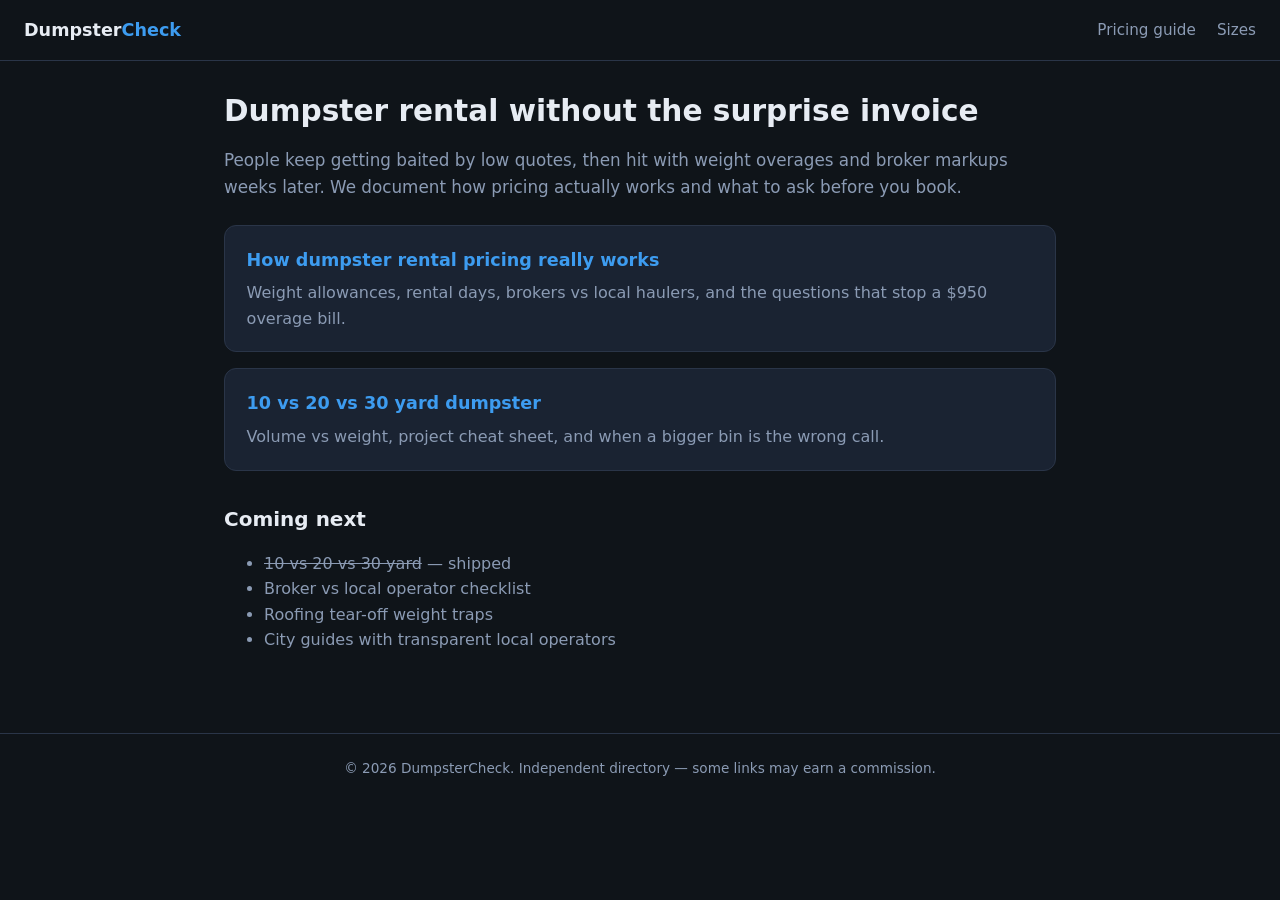
==== dumpstercheck/index.html @ 7e80f2bd "Add DumpsterCheck static site at /dumpstercheck/" ====
<!DOCTYPE html>
<html lang="en">
<head>
  <meta charset="utf-8" />
  <meta name="viewport" content="width=device-width, initial-scale=1" />
  <title>DumpsterCheck — honest dumpster rental guides</title>
  <meta name="description" content="Plain-English dumpster rental guides: real pricing, weight traps, broker red flags, and how to pick a local operator." />
  <link rel="stylesheet" href="assets/style.css" />
</head>
<body>
  <header>
    <a class="logo" href="index.html">Dumpster<span>Check</span></a>
    <nav>
      <a href="pages/how-dumpster-rental-pricing-works.html">Pricing guide</a>
      <a href="pages/dumpster-sizes-10-20-30-yard.html">Sizes</a>
    </nav>
  </header>
  <main>
    <h1>Dumpster rental without the surprise invoice</h1>
    <p class="lede">People keep getting baited by low quotes, then hit with weight overages and broker markups weeks later. We document how pricing actually works and what to ask before you book.</p>
    <article class="card">
      <h3><a href="pages/how-dumpster-rental-pricing-works.html">How dumpster rental pricing really works</a></h3>
      <p style="color:var(--muted);margin:0.4rem 0 0">Weight allowances, rental days, brokers vs local haulers, and the questions that stop a $950 overage bill.</p>
    </article>
    <article class="card">
      <h3><a href="pages/dumpster-sizes-10-20-30-yard.html">10 vs 20 vs 30 yard dumpster</a></h3>
      <p style="color:var(--muted);margin:0.4rem 0 0">Volume vs weight, project cheat sheet, and when a bigger bin is the wrong call.</p>
    </article>

    <h2>Coming next</h2>
    <ul style="color:var(--muted)">
      <li><s>10 vs 20 vs 30 yard</s> — shipped</li>
      <li>Broker vs local operator checklist</li>
      <li>Roofing tear-off weight traps</li>
      <li>City guides with transparent local operators</li>
    </ul>
  </main>
  <footer>© 2026 DumpsterCheck. Independent directory — some links may earn a commission.</footer>
</body>
</html>
---- dumpstercheck/assets/style.css ----
:root {
  --bg: #0f1419;
  --surface: #1a2332;
  --text: #e7ecf3;
  --muted: #8b9bb4;
  --accent: #3d9cf0;
  --accent-soft: #1e3a5f;
  --border: #2a3548;
  --ok: #3ecf8e;
}
* { box-sizing: border-box; }
body {
  margin: 0;
  font-family: "Segoe UI", system-ui, -apple-system, sans-serif;
  background: var(--bg);
  color: var(--text);
  line-height: 1.6;
}
a { color: var(--accent); text-decoration: none; }
a:hover { text-decoration: underline; }
header {
  border-bottom: 1px solid var(--border);
  padding: 1rem 1.5rem;
  display: flex;
  align-items: center;
  justify-content: space-between;
  gap: 1rem;
  flex-wrap: wrap;
}
.logo { font-weight: 700; font-size: 1.1rem; color: var(--text); }
.logo span { color: var(--accent); }
nav a { margin-left: 1rem; color: var(--muted); font-size: 0.95rem; }
main { max-width: 880px; margin: 0 auto; padding: 2rem 1.5rem 4rem; }
h1 { font-size: 1.85rem; line-height: 1.25; margin: 0 0 0.75rem; }
h2 { font-size: 1.25rem; margin: 2rem 0 0.75rem; }
.lede { color: var(--muted); font-size: 1.05rem; margin-bottom: 1.5rem; }
.meta { color: var(--muted); font-size: 0.85rem; margin-bottom: 2rem; }
.card {
  background: var(--surface);
  border: 1px solid var(--border);
  border-radius: 12px;
  padding: 1.25rem 1.35rem;
  margin: 1rem 0;
}
.card h3 { margin: 0 0 0.4rem; font-size: 1.1rem; }
.card .tag {
  display: inline-block;
  background: var(--accent-soft);
  color: var(--accent);
  font-size: 0.75rem;
  padding: 0.15rem 0.5rem;
  border-radius: 999px;
  margin-right: 0.35rem;
}
.card ul { margin: 0.5rem 0 0; padding-left: 1.1rem; color: var(--muted); }
.pros { color: var(--ok); }
.cta {
  display: inline-block;
  margin-top: 0.75rem;
  background: var(--accent);
  color: #061018 !important;
  font-weight: 600;
  padding: 0.5rem 0.9rem;
  border-radius: 8px;
  text-decoration: none !important;
}
.cta:hover { filter: brightness(1.08); }
.compare {
  width: 100%;
  border-collapse: collapse;
  font-size: 0.95rem;
  margin: 1rem 0 2rem;
}
.compare th, .compare td {
  border: 1px solid var(--border);
  padding: 0.65rem 0.75rem;
  text-align: left;
}
.compare th { background: var(--surface); }
footer {
  border-top: 1px solid var(--border);
  color: var(--muted);
  font-size: 0.85rem;
  padding: 1.5rem;
  text-align: center;
}
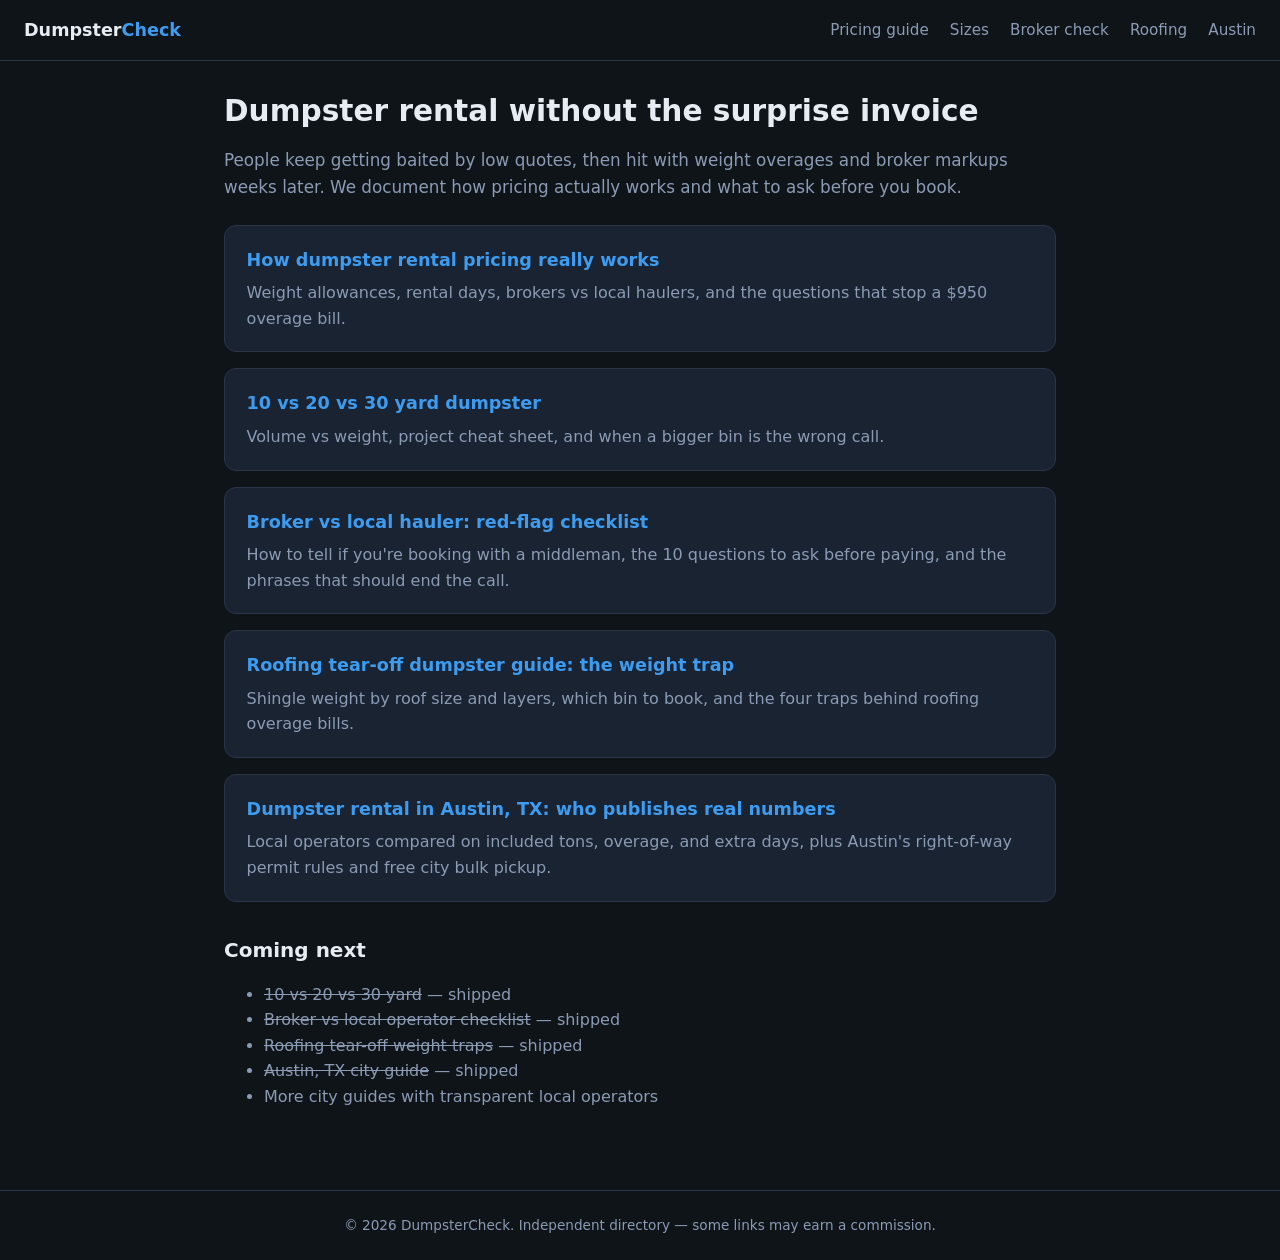
==== commit 178434cb: "DumpsterCheck: deploy broker checklist, roofing, Austin guide + index" ====
--- a/dumpstercheck/index.html
+++ b/dumpstercheck/index.html
@@ -13,6 +13,9 @@
     <nav>
       <a href="pages/how-dumpster-rental-pricing-works.html">Pricing guide</a>
       <a href="pages/dumpster-sizes-10-20-30-yard.html">Sizes</a>
+      <a href="pages/dumpster-broker-vs-local-hauler-checklist.html">Broker check</a>
+      <a href="pages/roofing-tear-off-dumpster-weight-guide.html">Roofing</a>
+      <a href="pages/austin-tx-dumpster-rental-guide.html">Austin</a>
     </nav>
   </header>
   <main>
@@ -27,12 +30,28 @@
       <p style="color:var(--muted);margin:0.4rem 0 0">Volume vs weight, project cheat sheet, and when a bigger bin is the wrong call.</p>
     </article>
 
+    <article class="card">
+      <h3><a href="pages/dumpster-broker-vs-local-hauler-checklist.html">Broker vs local hauler: red-flag checklist</a></h3>
+      <p style="color:var(--muted);margin:0.4rem 0 0">How to tell if you're booking with a middleman, the 10 questions to ask before paying, and the phrases that should end the call.</p>
+    </article>
+
+    <article class="card">
+      <h3><a href="pages/roofing-tear-off-dumpster-weight-guide.html">Roofing tear-off dumpster guide: the weight trap</a></h3>
+      <p style="color:var(--muted);margin:0.4rem 0 0">Shingle weight by roof size and layers, which bin to book, and the four traps behind roofing overage bills.</p>
+    </article>
+
+    <article class="card">
+      <h3><a href="pages/austin-tx-dumpster-rental-guide.html">Dumpster rental in Austin, TX: who publishes real numbers</a></h3>
+      <p style="color:var(--muted);margin:0.4rem 0 0">Local operators compared on included tons, overage, and extra days, plus Austin's right-of-way permit rules and free city bulk pickup.</p>
+    </article>
+
     <h2>Coming next</h2>
     <ul style="color:var(--muted)">
       <li><s>10 vs 20 vs 30 yard</s> — shipped</li>
-      <li>Broker vs local operator checklist</li>
-      <li>Roofing tear-off weight traps</li>
-      <li>City guides with transparent local operators</li>
+      <li><s>Broker vs local operator checklist</s> — shipped</li>
+      <li><s>Roofing tear-off weight traps</s> — shipped</li>
+      <li><s>Austin, TX city guide</s> — shipped</li>
+      <li>More city guides with transparent local operators</li>
     </ul>
   </main>
   <footer>© 2026 DumpsterCheck. Independent directory — some links may earn a commission.</footer>
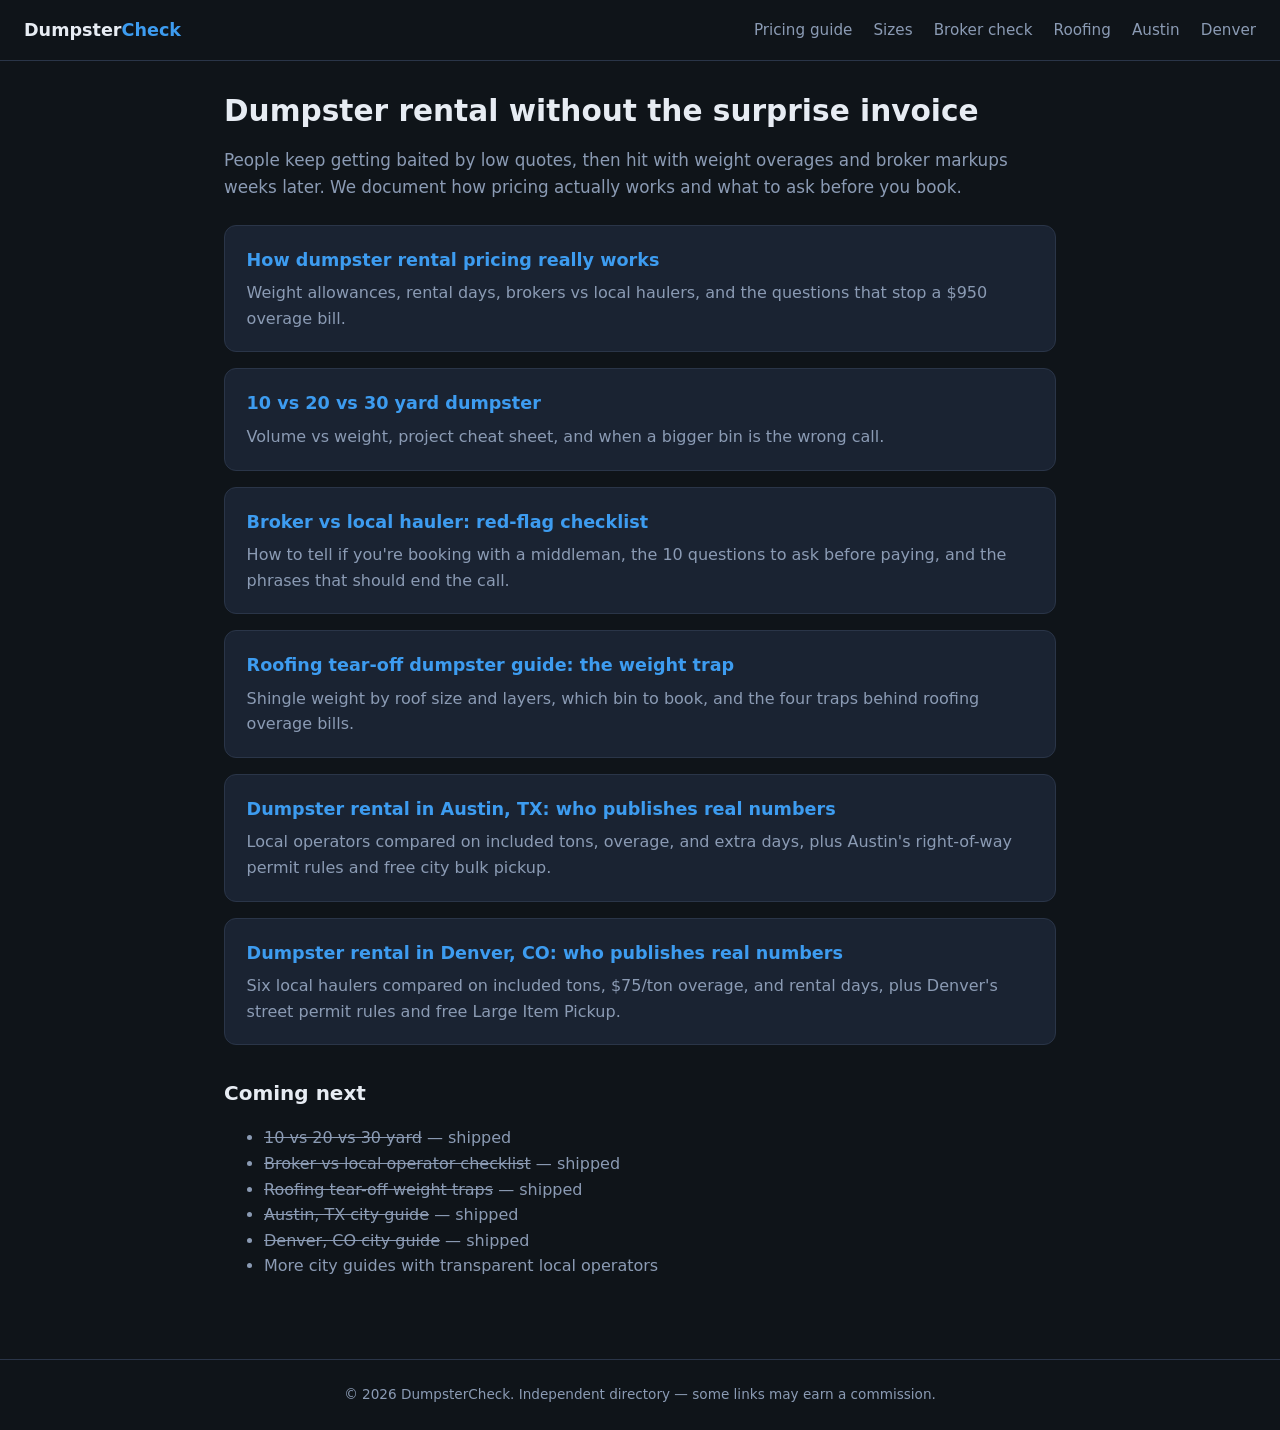
==== commit bcbb87d1: "DumpsterCheck: add Denver, CO dumpster rental guide" ====
--- a/dumpstercheck/index.html
+++ b/dumpstercheck/index.html
@@ -16,6 +16,7 @@
       <a href="pages/dumpster-broker-vs-local-hauler-checklist.html">Broker check</a>
       <a href="pages/roofing-tear-off-dumpster-weight-guide.html">Roofing</a>
       <a href="pages/austin-tx-dumpster-rental-guide.html">Austin</a>
+      <a href="pages/denver-co-dumpster-rental-guide.html">Denver</a>
     </nav>
   </header>
   <main>
@@ -45,12 +46,18 @@
       <p style="color:var(--muted);margin:0.4rem 0 0">Local operators compared on included tons, overage, and extra days, plus Austin's right-of-way permit rules and free city bulk pickup.</p>
     </article>
 
+    <article class="card">
+      <h3><a href="pages/denver-co-dumpster-rental-guide.html">Dumpster rental in Denver, CO: who publishes real numbers</a></h3>
+      <p style="color:var(--muted);margin:0.4rem 0 0">Six local haulers compared on included tons, $75/ton overage, and rental days, plus Denver's street permit rules and free Large Item Pickup.</p>
+    </article>
+
     <h2>Coming next</h2>
     <ul style="color:var(--muted)">
       <li><s>10 vs 20 vs 30 yard</s> — shipped</li>
       <li><s>Broker vs local operator checklist</s> — shipped</li>
       <li><s>Roofing tear-off weight traps</s> — shipped</li>
       <li><s>Austin, TX city guide</s> — shipped</li>
+      <li><s>Denver, CO city guide</s> — shipped</li>
       <li>More city guides with transparent local operators</li>
     </ul>
   </main>
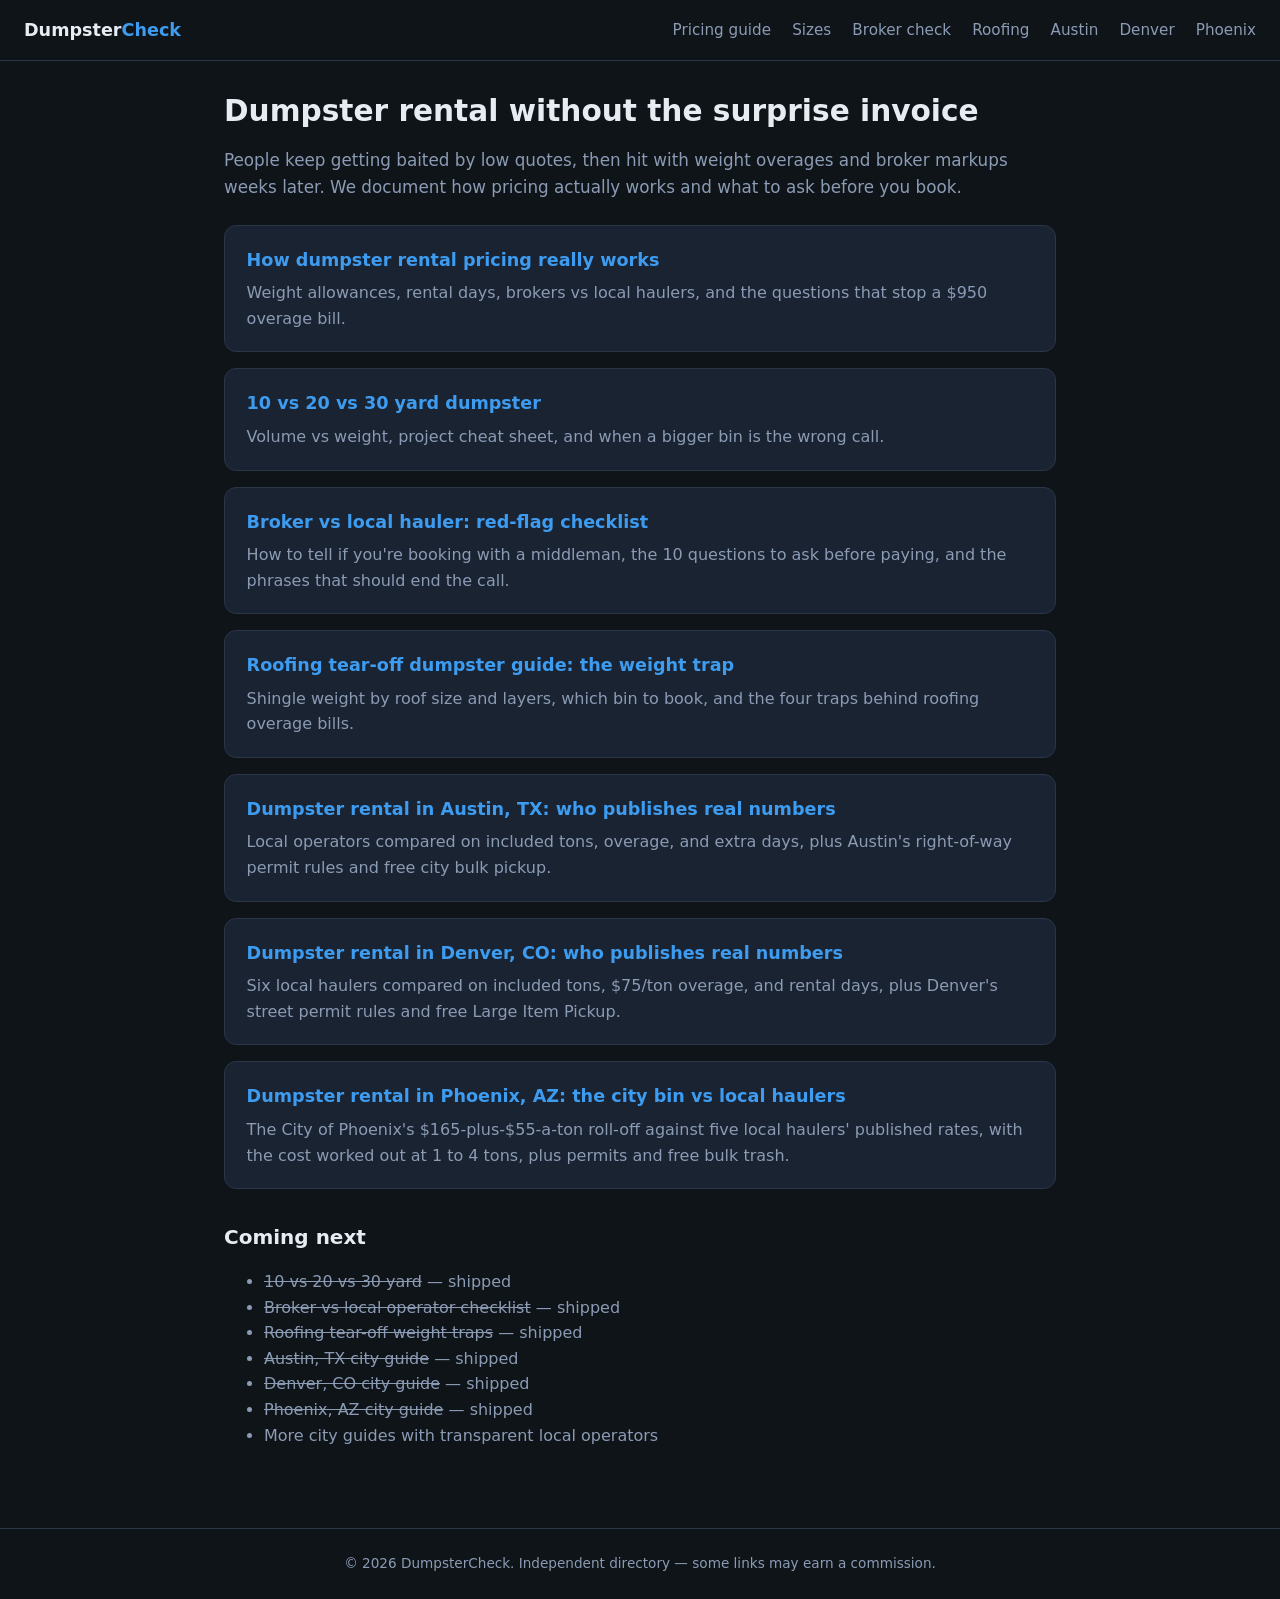
==== commit fffcdd01: "DumpsterCheck: add Phoenix, AZ dumpster rental guide" ====
--- a/dumpstercheck/index.html
+++ b/dumpstercheck/index.html
@@ -17,6 +17,7 @@
       <a href="pages/roofing-tear-off-dumpster-weight-guide.html">Roofing</a>
       <a href="pages/austin-tx-dumpster-rental-guide.html">Austin</a>
       <a href="pages/denver-co-dumpster-rental-guide.html">Denver</a>
+      <a href="pages/phoenix-az-dumpster-rental-guide.html">Phoenix</a>
     </nav>
   </header>
   <main>
@@ -51,6 +52,11 @@
       <p style="color:var(--muted);margin:0.4rem 0 0">Six local haulers compared on included tons, $75/ton overage, and rental days, plus Denver's street permit rules and free Large Item Pickup.</p>
     </article>
 
+    <article class="card">
+      <h3><a href="pages/phoenix-az-dumpster-rental-guide.html">Dumpster rental in Phoenix, AZ: the city bin vs local haulers</a></h3>
+      <p style="color:var(--muted);margin:0.4rem 0 0">The City of Phoenix's $165-plus-$55-a-ton roll-off against five local haulers' published rates, with the cost worked out at 1 to 4 tons, plus permits and free bulk trash.</p>
+    </article>
+
     <h2>Coming next</h2>
     <ul style="color:var(--muted)">
       <li><s>10 vs 20 vs 30 yard</s> — shipped</li>
@@ -58,6 +64,7 @@
       <li><s>Roofing tear-off weight traps</s> — shipped</li>
       <li><s>Austin, TX city guide</s> — shipped</li>
       <li><s>Denver, CO city guide</s> — shipped</li>
+      <li><s>Phoenix, AZ city guide</s> — shipped</li>
       <li>More city guides with transparent local operators</li>
     </ul>
   </main>
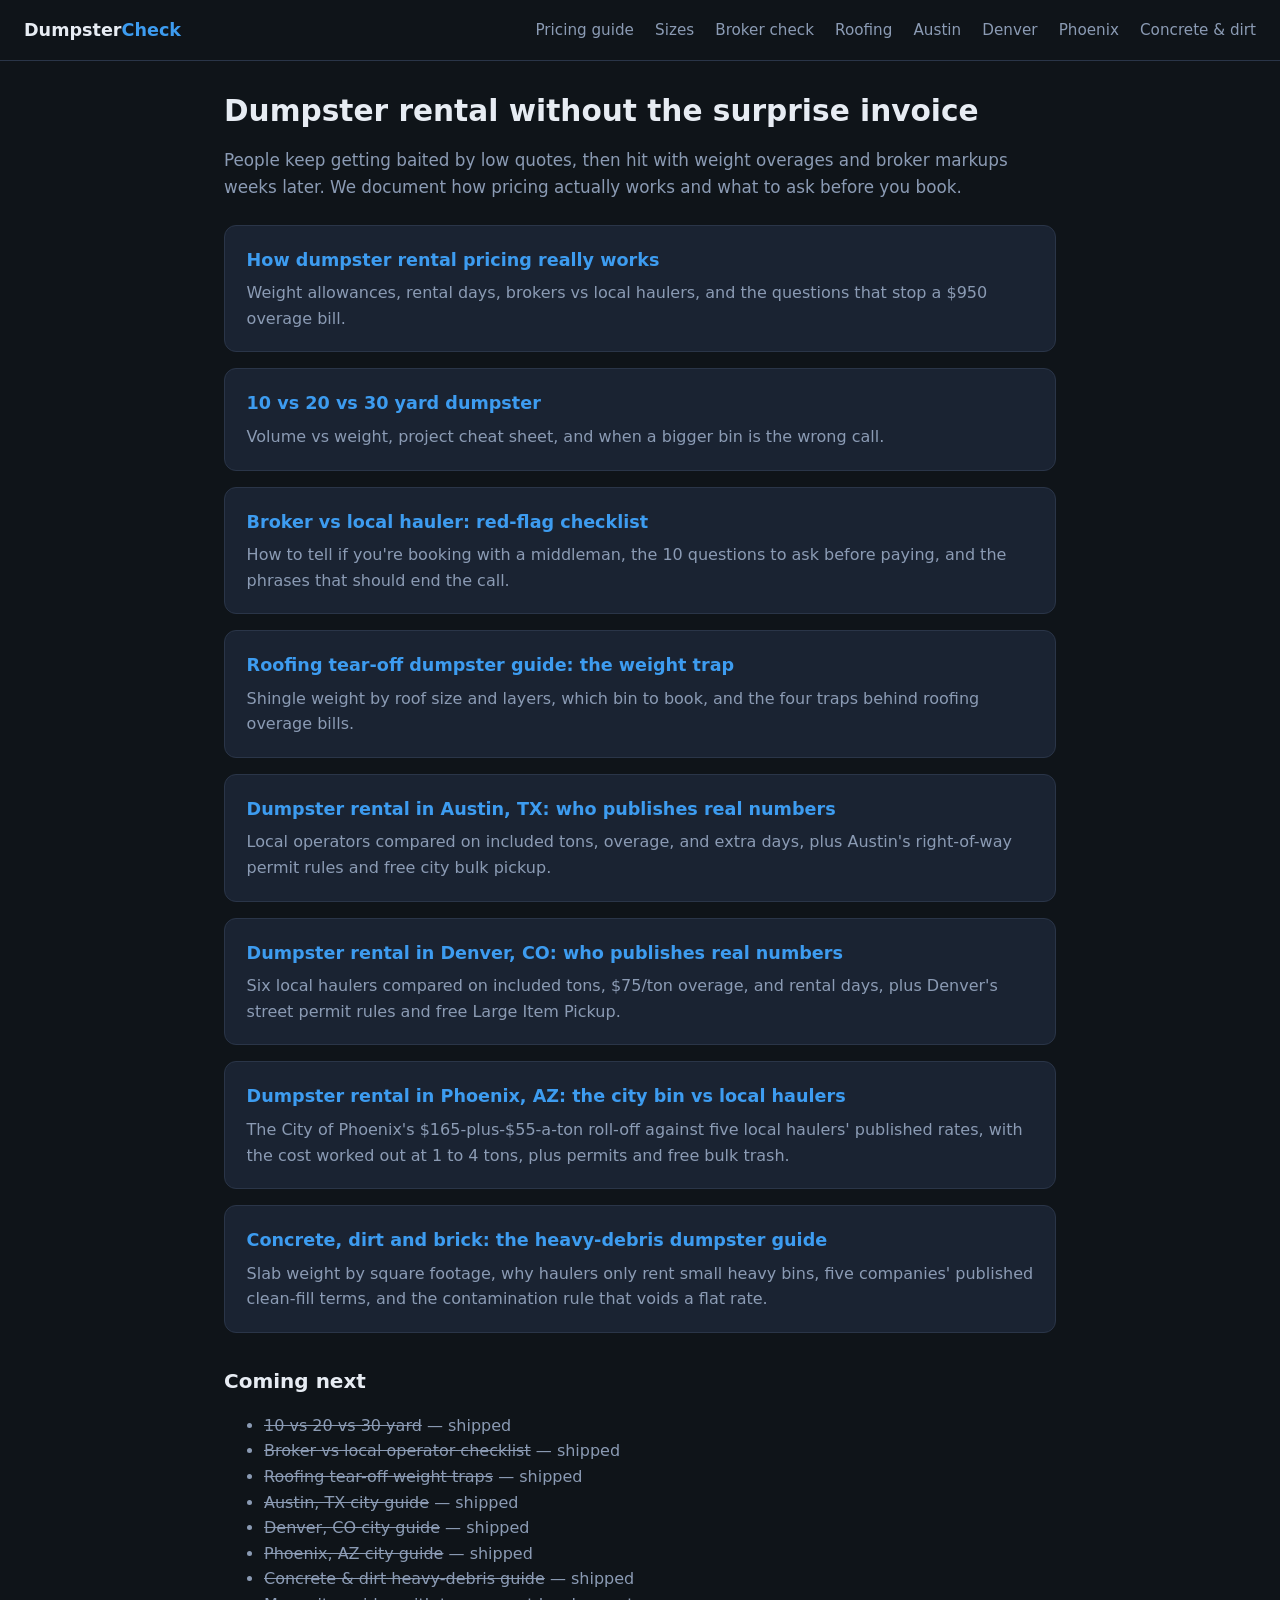
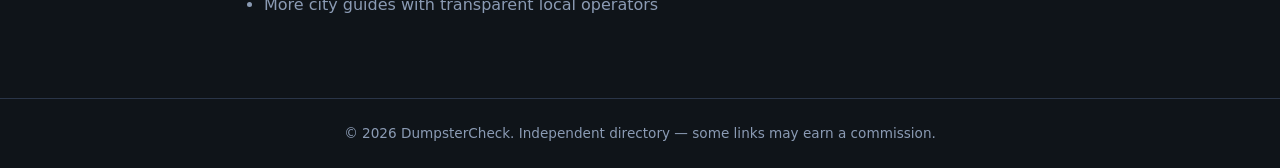
==== commit 49651b49: "DumpsterCheck: add concrete, dirt and brick heavy-debris dumpster guide" ====
--- a/dumpstercheck/index.html
+++ b/dumpstercheck/index.html
@@ -18,6 +18,7 @@
       <a href="pages/austin-tx-dumpster-rental-guide.html">Austin</a>
       <a href="pages/denver-co-dumpster-rental-guide.html">Denver</a>
       <a href="pages/phoenix-az-dumpster-rental-guide.html">Phoenix</a>
+      <a href="pages/concrete-dirt-heavy-debris-dumpster-guide.html">Concrete &amp; dirt</a>
     </nav>
   </header>
   <main>
@@ -57,6 +58,11 @@
       <p style="color:var(--muted);margin:0.4rem 0 0">The City of Phoenix's $165-plus-$55-a-ton roll-off against five local haulers' published rates, with the cost worked out at 1 to 4 tons, plus permits and free bulk trash.</p>
     </article>
 
+    <article class="card">
+      <h3><a href="pages/concrete-dirt-heavy-debris-dumpster-guide.html">Concrete, dirt and brick: the heavy-debris dumpster guide</a></h3>
+      <p style="color:var(--muted);margin:0.4rem 0 0">Slab weight by square footage, why haulers only rent small heavy bins, five companies' published clean-fill terms, and the contamination rule that voids a flat rate.</p>
+    </article>
+
     <h2>Coming next</h2>
     <ul style="color:var(--muted)">
       <li><s>10 vs 20 vs 30 yard</s> — shipped</li>
@@ -65,6 +71,7 @@
       <li><s>Austin, TX city guide</s> — shipped</li>
       <li><s>Denver, CO city guide</s> — shipped</li>
       <li><s>Phoenix, AZ city guide</s> — shipped</li>
+      <li><s>Concrete &amp; dirt heavy-debris guide</s> — shipped</li>
       <li>More city guides with transparent local operators</li>
     </ul>
   </main>
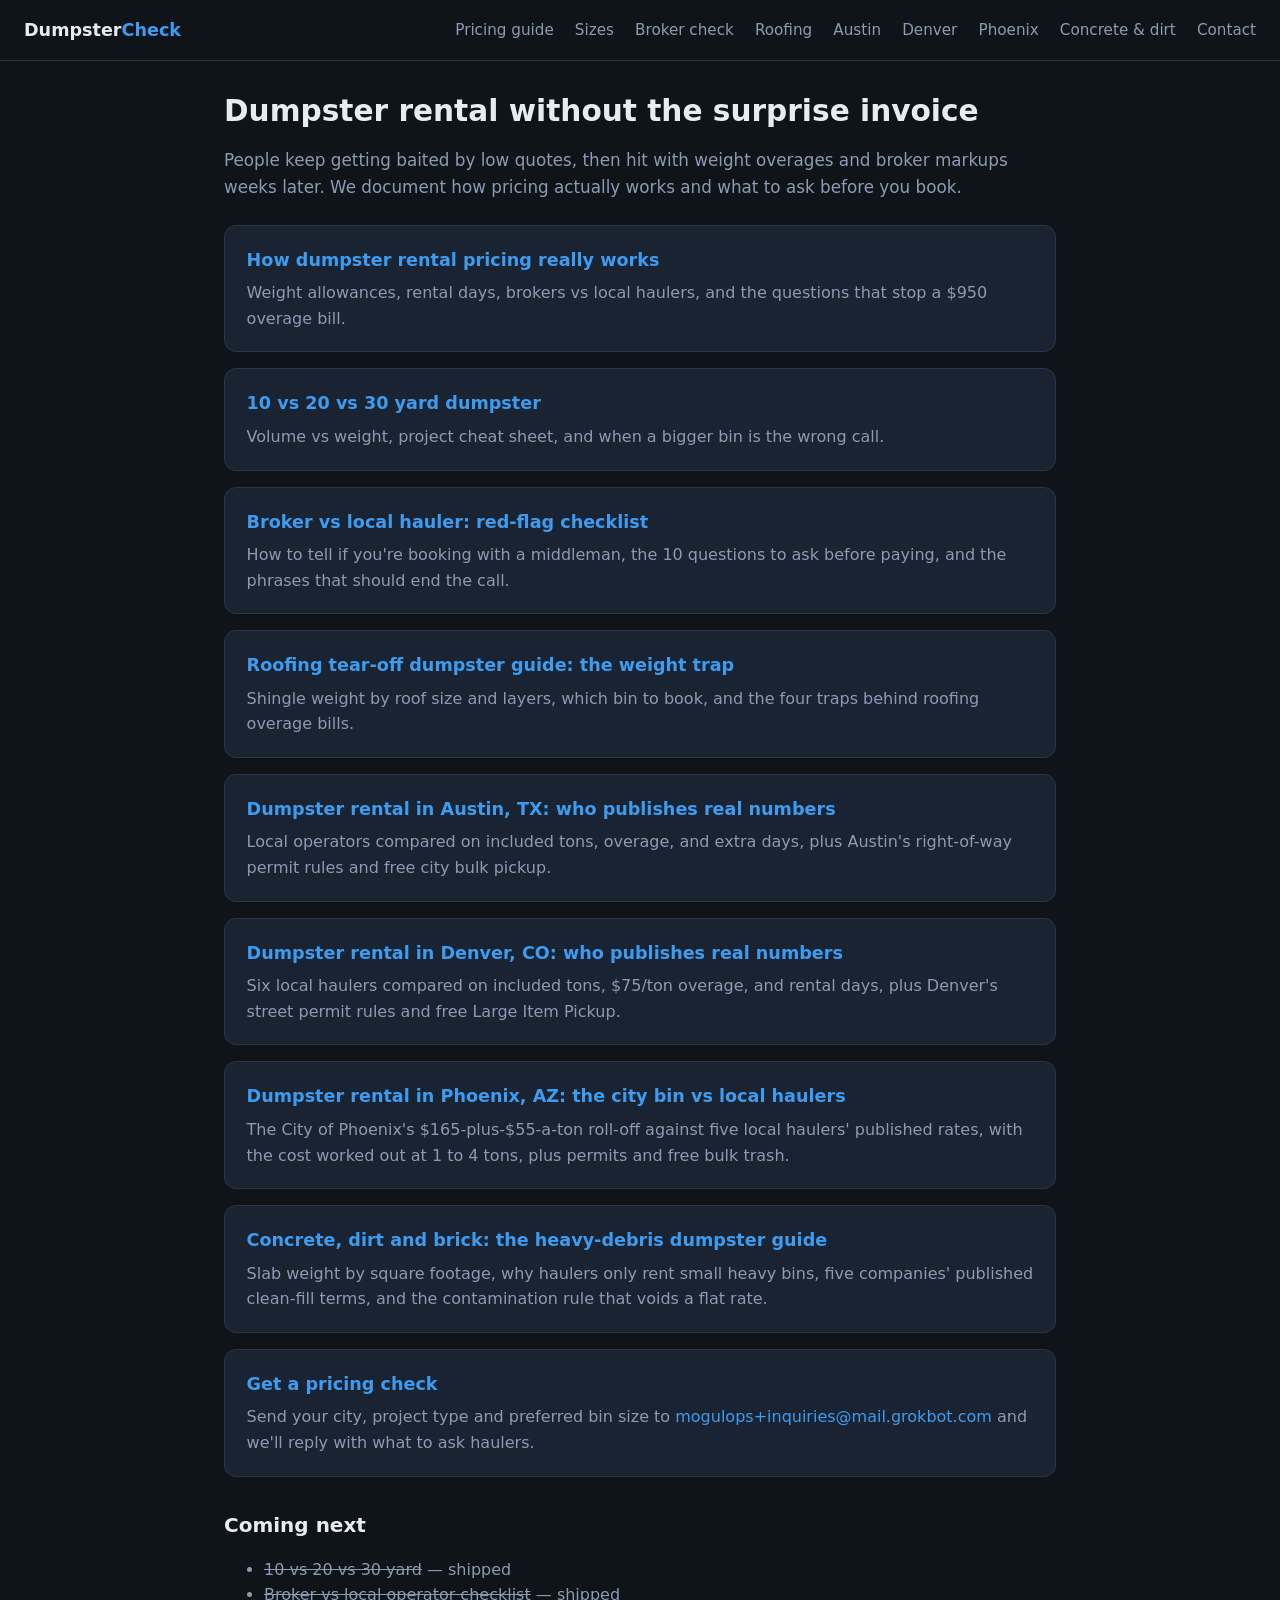
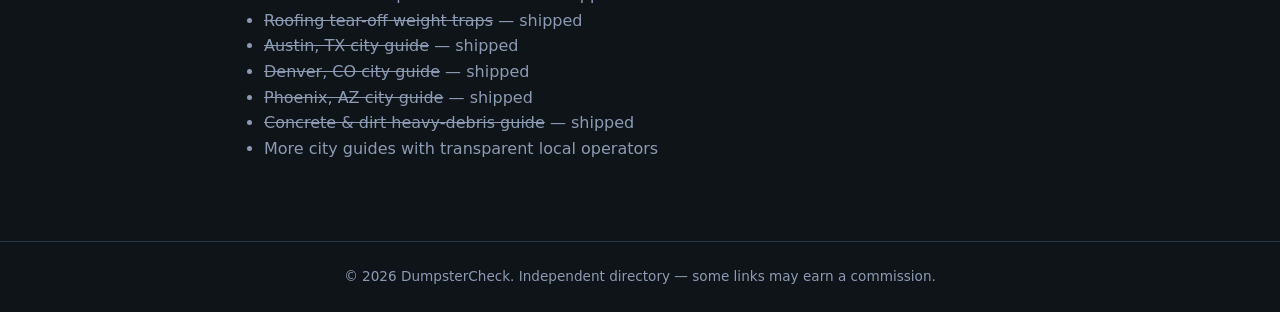
==== commit 9bc0c6d2: "Add inquiries email + contact page (1/3)" ====
--- a/dumpstercheck/index.html
+++ b/dumpstercheck/index.html
@@ -19,6 +19,7 @@
       <a href="pages/denver-co-dumpster-rental-guide.html">Denver</a>
       <a href="pages/phoenix-az-dumpster-rental-guide.html">Phoenix</a>
       <a href="pages/concrete-dirt-heavy-debris-dumpster-guide.html">Concrete &amp; dirt</a>
+      <a href="pages/contact.html">Contact</a>
     </nav>
   </header>
   <main>
@@ -63,6 +64,11 @@
       <p style="color:var(--muted);margin:0.4rem 0 0">Slab weight by square footage, why haulers only rent small heavy bins, five companies' published clean-fill terms, and the contamination rule that voids a flat rate.</p>
     </article>
 
+    <article class="card">
+      <h3><a href="pages/contact.html">Get a pricing check</a></h3>
+      <p style="color:var(--muted);margin:0.4rem 0 0">Send your city, project type and preferred bin size to <a href="mailto:mogulops+inquiries@mail.grokbot.com">mogulops+inquiries@mail.grokbot.com</a> and we'll reply with what to ask haulers.</p>
+    </article>
+
     <h2>Coming next</h2>
     <ul style="color:var(--muted)">
       <li><s>10 vs 20 vs 30 yard</s> — shipped</li>
